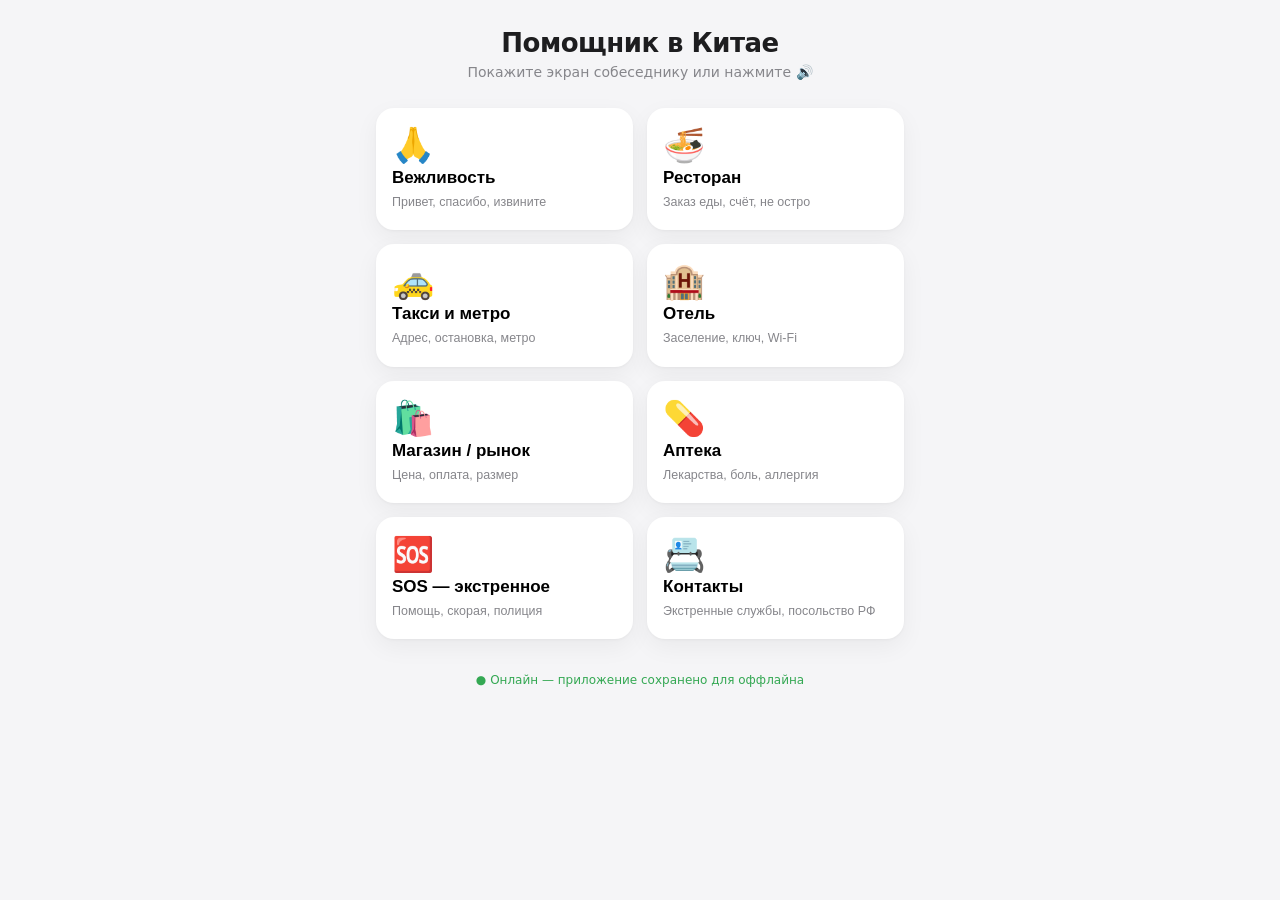
==== index.html @ 41e3d26d "China Helper: Этапы 7-9 — чеклист, шпаргалка, PDF и оффлайн-PWA Что добавили: - Этап 7: чеклист перв" ====
<!DOCTYPE html>
<html lang="ru">
<head>
  <meta charset="utf-8">
  <meta name="viewport" content="width=device-width, initial-scale=1, viewport-fit=cover, maximum-scale=1, user-scalable=no">
  <meta name="theme-color" content="#ffffff">
  <title>Помощник в Китае</title>

  <!-- PWA -->
  <link rel="manifest" href="manifest.json">
  <link rel="apple-touch-icon" href="assets/icon-180.png">
  <meta name="apple-mobile-web-app-capable" content="yes">
  <meta name="apple-mobile-web-app-status-bar-style" content="default">
  <meta name="apple-mobile-web-app-title" content="Китай">

  <link rel="stylesheet" href="style.css">
</head>
<body>

  <!-- ЭКРАН 1: список разделов -->
  <section id="screen-home" class="screen is-active">
    <header class="app-header">
      <h1 class="app-title">Помощник в Китае</h1>
      <p class="app-sub">Покажите экран собеседнику или нажмите 🔊</p>
    </header>
    <div id="sections-grid" class="sections-grid"></div>
    <footer class="app-foot">
      <span id="offline-badge" class="offline-badge">● Готово к работе оффлайн</span>
    </footer>
  </section>

  <!-- ЭКРАН 2: фразы внутри раздела -->
  <section id="screen-section" class="screen">
    <header class="sub-header">
      <button id="btn-back" class="btn-back" aria-label="Назад">‹ Назад</button>
      <h2 id="section-title" class="section-title"></h2>
    </header>
    <div id="phrases-list" class="phrases-list"></div>
  </section>

  <script src="data/phrases.js"></script>
  <script src="app.js"></script>
</body>
</html>
---- style.css ----
/* «Помощник в Китае» — светлый минимализм в стиле Apple.
   Главное правило: иероглифы крупные и читаемые с расстояния вытянутой руки. */

:root {
  --bg: #f5f5f7;          /* фон приложения */
  --card: #ffffff;        /* карточки */
  --ink: #1d1d1f;         /* основной текст */
  --muted: #86868b;       /* вторичный текст */
  --line: #e6e6eb;        /* разделители */
  --accent: #d23b3b;      /* мягкий «китайский» красный */
  --accent-soft: #fbeaea; /* фон акцентных элементов */
  --radius: 18px;
  --shadow: 0 1px 3px rgba(0,0,0,.04), 0 8px 24px rgba(0,0,0,.05);
}

* { box-sizing: border-box; -webkit-tap-highlight-color: transparent; }

html, body {
  margin: 0;
  padding: 0;
  background: var(--bg);
  color: var(--ink);
  font-family: -apple-system, "SF Pro Text", "Segoe UI", "PingFang SC", "Microsoft YaHei", system-ui, sans-serif;
  -webkit-font-smoothing: antialiased;
  overflow-x: hidden; /* без горизонтального скролла на длинных строках */
}

body {
  /* учитываем «чёлку» и нижнюю зону iPhone */
  padding: env(safe-area-inset-top) env(safe-area-inset-right) env(safe-area-inset-bottom) env(safe-area-inset-left);
}

/* ===== Экраны (переключаются через JS) ===== */
.screen { display: none; min-height: 100vh; }
.screen.is-active { display: block; }

/* ===== Шапка главного экрана ===== */
.app-header {
  padding: 28px 20px 12px;
  text-align: center;
}
.app-title {
  margin: 0;
  font-size: 26px;
  font-weight: 700;
  letter-spacing: -0.02em;
}
.app-sub {
  margin: 6px 0 0;
  font-size: 14px;
  color: var(--muted);
}

/* ===== Сетка разделов ===== */
.sections-grid {
  display: grid;
  grid-template-columns: 1fr 1fr;
  gap: 14px;
  padding: 16px;
  max-width: 560px;
  margin: 0 auto;
}
.section-card {
  background: var(--card);
  border-radius: var(--radius);
  box-shadow: var(--shadow);
  padding: 20px 16px;
  text-align: left;
  border: none;
  cursor: pointer;
  display: flex;
  flex-direction: column;
  gap: 6px;
  transition: transform .12s ease;
}
.section-card:active { transform: scale(0.97); }
.section-card .sc-icon { font-size: 34px; line-height: 1; }
.section-card .sc-title { font-size: 17px; font-weight: 650; }
.section-card .sc-hint { font-size: 12.5px; color: var(--muted); line-height: 1.3; }

/* ===== Подвал ===== */
.app-foot { text-align: center; padding: 14px 20px 28px; }
.offline-badge { font-size: 12px; color: var(--muted); }
.offline-badge.is-on { color: #34a853; }

/* ===== Шапка раздела ===== */
.sub-header {
  position: sticky;
  top: 0;
  background: rgba(245,245,247,.85);
  backdrop-filter: saturate(180%) blur(12px);
  -webkit-backdrop-filter: saturate(180%) blur(12px);
  padding: 12px 16px;
  border-bottom: 1px solid var(--line);
  z-index: 10;
}
.btn-back {
  background: none;
  border: none;
  color: var(--accent);
  font-size: 17px;
  padding: 4px 0;
  cursor: pointer;
}
.section-title {
  margin: 4px 0 0;
  font-size: 22px;
  font-weight: 700;
  letter-spacing: -0.01em;
}

/* ===== Список фраз ===== */
.phrases-list {
  padding: 14px 16px 40px;
  max-width: 620px;
  margin: 0 auto;
  display: flex;
  flex-direction: column;
  gap: 12px;
}
.phrase-card {
  background: var(--card);
  border-radius: var(--radius);
  box-shadow: var(--shadow);
  padding: 16px 18px;
  max-width: 100%;
  overflow: hidden; /* страховка: ничего не вылезает за карточку */
}
.phrase-ru {
  font-size: 15px;
  color: var(--muted);
  margin: 0 0 8px;
  overflow-wrap: anywhere;
}
.phrase-zh {
  font-size: 40px;
  font-weight: 600;
  line-height: 1.25;
  letter-spacing: 0.02em;
  margin: 0 0 8px;
  word-break: break-all; /* иероглифы и длинные адреса переносятся в любом месте */
}
.phrase-meta {
  display: flex;
  align-items: center;
  justify-content: space-between;
  gap: 12px;
}
/* текстовый блок должен уметь сжиматься, иначе длинные строки раздувают карточку */
.phrase-meta > div:first-child {
  min-width: 0;
  flex: 1 1 auto;
}
.phrase-read {
  font-size: 14px;
  color: var(--ink);
  overflow-wrap: anywhere;
}
.phrase-pinyin {
  font-size: 13px;
  color: var(--muted);
  font-style: italic;
}
.btn-play {
  flex-shrink: 0;
  width: 48px;
  height: 48px;
  border-radius: 50%;
  border: none;
  background: var(--accent-soft);
  color: var(--accent);
  font-size: 22px;
  cursor: pointer;
  display: flex;
  align-items: center;
  justify-content: center;
  transition: transform .12s ease;
}
.btn-play:active { transform: scale(0.9); }
.btn-play.is-playing { background: var(--accent); color: #fff; }
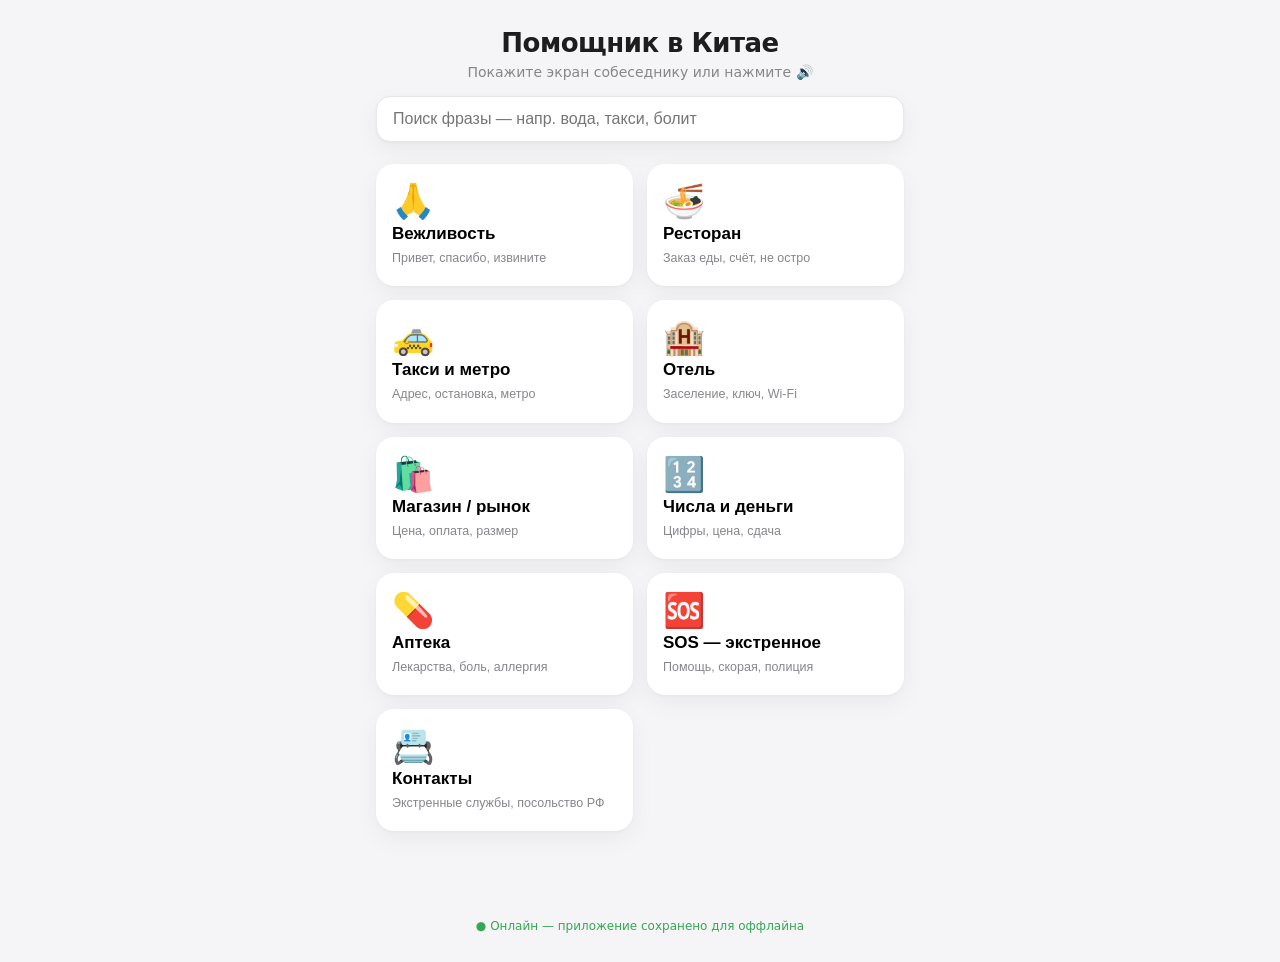
==== commit aff7d58a: "China Helper: Этап 13.6 — поиск по фразам Что добавили: - Строка поиска на главном экране: ищет по в" ====
--- a/index.html
+++ b/index.html
@@ -23,7 +23,12 @@
       <h1 class="app-title">Помощник в Китае</h1>
       <p class="app-sub">Покажите экран собеседнику или нажмите 🔊</p>
     </header>
+    <div class="search-box">
+      <input id="search-input" class="search-input" type="search" inputmode="search"
+             placeholder="Поиск фразы — напр. вода, такси, болит" autocomplete="off">
+    </div>
     <div id="sections-grid" class="sections-grid"></div>
+    <div id="search-results" class="phrases-list" hidden></div>
     <footer class="app-foot">
       <span id="offline-badge" class="offline-badge">● Готово к работе оффлайн</span>
     </footer>
--- a/style.css
+++ b/style.css
@@ -51,6 +51,32 @@
   color: var(--muted);
 }
 
+/* ===== Поиск ===== */
+.search-box {
+  padding: 4px 16px 6px;
+  max-width: 560px;
+  margin: 0 auto;
+}
+.search-input {
+  width: 100%;
+  padding: 13px 16px;
+  border-radius: 14px;
+  border: 1px solid var(--line);
+  background: var(--card);
+  font-size: 16px; /* 16px — чтобы iOS не зумил при фокусе */
+  color: var(--ink);
+  outline: none;
+  box-shadow: var(--shadow);
+}
+.search-input:focus { border-color: var(--accent); }
+.search-note { text-align: center; color: var(--muted); padding: 30px 16px; }
+.result-section {
+  font-size: 12px;
+  font-weight: 600;
+  color: var(--accent);
+  margin-bottom: 8px;
+}
+
 /* ===== Сетка разделов ===== */
 .sections-grid {
   display: grid;
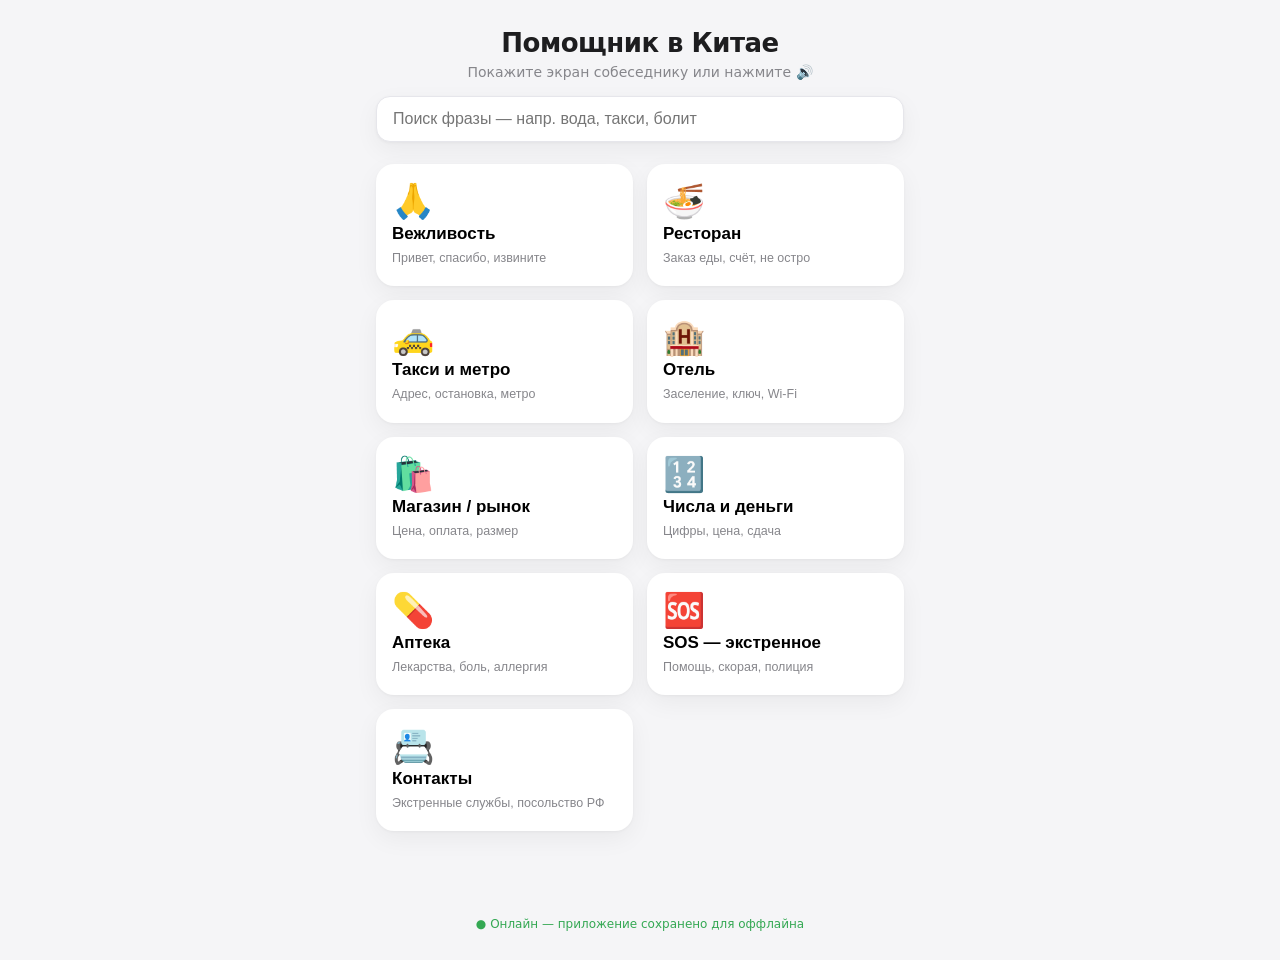
==== commit 247099a4: "China Helper: компактные горизонтальные карточки Что изменили: - Карточка фразы стала горизонтальной" ====
--- a/index.html
+++ b/index.html
@@ -40,8 +40,20 @@
       <button id="btn-back" class="btn-back" aria-label="Назад">‹ Назад</button>
       <h2 id="section-title" class="section-title"></h2>
     </header>
+    <p class="read-hint">Произношение русскими буквами — примерное. Надёжнее: показать иероглифы или нажать 🔊</p>
     <div id="phrases-list" class="phrases-list"></div>
   </section>
+
+  <!-- Полноэкранный показ фразы (для показа собеседнику) -->
+  <div id="fullscreen" class="fullscreen" hidden>
+    <button id="fs-close" class="fs-close" aria-label="Закрыть">✕</button>
+    <div class="fs-ru" id="fs-ru"></div>
+    <div class="fs-zh" id="fs-zh"></div>
+    <div class="fs-read" id="fs-read"></div>
+    <div class="fs-pinyin" id="fs-pinyin"></div>
+    <button class="btn-play fs-play" id="fs-play" aria-label="Озвучить">🔊</button>
+    <div class="fs-hint">Нажмите на пустое место, чтобы закрыть</div>
+  </div>
 
   <script src="data/phrases.js"></script>
   <script src="app.js"></script>
--- a/style.css
+++ b/style.css
@@ -135,67 +135,72 @@
   letter-spacing: -0.01em;
 }
 
+/* Подсказка про транскрипцию (честно: произношение примерное) */
+.read-hint {
+  margin: 0;
+  padding: 10px 18px;
+  font-size: 12.5px;
+  line-height: 1.4;
+  color: var(--muted);
+  background: var(--accent-soft);
+  text-align: center;
+}
+
 /* ===== Список фраз ===== */
 .phrases-list {
-  padding: 14px 16px 40px;
+  padding: 12px 16px 40px;
   max-width: 620px;
   margin: 0 auto;
   display: flex;
   flex-direction: column;
-  gap: 12px;
-}
+  gap: 9px;
+}
+/* Компактная горизонтальная карточка: иероглифы + «русский · транскрипция» + 🔊 */
 .phrase-card {
   background: var(--card);
-  border-radius: var(--radius);
+  border-radius: 14px;
   box-shadow: var(--shadow);
-  padding: 16px 18px;
+  padding: 9px 14px;
   max-width: 100%;
-  overflow: hidden; /* страховка: ничего не вылезает за карточку */
-}
-.phrase-ru {
-  font-size: 15px;
-  color: var(--muted);
-  margin: 0 0 8px;
+  overflow: hidden;
+  display: flex;
+  flex-wrap: wrap;          /* тег раздела (в поиске) уходит на строку сверху */
+  align-items: center;
+  gap: 3px 14px;
+  cursor: pointer;          /* вся карточка кликабельна → полный экран */
+}
+.result-section {
+  width: 100%;
+  font-size: 12px;
+  font-weight: 600;
+  color: var(--accent);
+  margin: 0;
+}
+.phrase-body { flex: 1 1 auto; min-width: 0; }
+.phrase-zh {
+  font-size: 23px;
+  font-weight: 600;
+  line-height: 1.2;
+  letter-spacing: 0.02em;
+  margin: 0 0 1px;
+  word-break: break-all;    /* длинные адреса переносятся */
+}
+.phrase-sub {
+  font-size: 13px;
+  color: var(--muted);
+  line-height: 1.3;
   overflow-wrap: anywhere;
 }
-.phrase-zh {
-  font-size: 40px;
-  font-weight: 600;
-  line-height: 1.25;
-  letter-spacing: 0.02em;
-  margin: 0 0 8px;
-  word-break: break-all; /* иероглифы и длинные адреса переносятся в любом месте */
-}
-.phrase-meta {
-  display: flex;
-  align-items: center;
-  justify-content: space-between;
-  gap: 12px;
-}
-/* текстовый блок должен уметь сжиматься, иначе длинные строки раздувают карточку */
-.phrase-meta > div:first-child {
-  min-width: 0;
-  flex: 1 1 auto;
-}
-.phrase-read {
-  font-size: 14px;
-  color: var(--ink);
-  overflow-wrap: anywhere;
-}
-.phrase-pinyin {
-  font-size: 13px;
-  color: var(--muted);
-  font-style: italic;
-}
+.phrase-sub .sub-ru { color: var(--ink); }  /* русский чуть заметнее транскрипции */
 .btn-play {
   flex-shrink: 0;
-  width: 48px;
-  height: 48px;
+  width: 38px;
+  height: 38px;
   border-radius: 50%;
   border: none;
   background: var(--accent-soft);
   color: var(--accent);
-  font-size: 22px;
+  font-size: 18px;
   cursor: pointer;
   display: flex;
   align-items: center;
@@ -204,3 +209,45 @@
 }
 .btn-play:active { transform: scale(0.9); }
 .btn-play.is-playing { background: var(--accent); color: #fff; }
+
+/* ===== Полноэкранный показ фразы ===== */
+.fullscreen {
+  position: fixed;
+  inset: 0;
+  z-index: 100;
+  background: #ffffff;
+  display: flex;
+  flex-direction: column;
+  align-items: center;
+  justify-content: center;
+  text-align: center;
+  padding: 40px 24px;
+}
+.fullscreen[hidden] { display: none; }
+.fs-close {
+  position: absolute;
+  top: 14px;
+  right: 18px;
+  width: 44px;
+  height: 44px;
+  font-size: 24px;
+  background: none;
+  border: none;
+  color: var(--muted);
+  cursor: pointer;
+}
+.fs-ru { font-size: 21px; color: var(--muted); margin-bottom: 22px; max-width: 90%; }
+.fs-zh {
+  font-size: clamp(64px, 22vw, 300px);
+  font-weight: 700;
+  color: #111;
+  line-height: 1.1;
+  word-break: break-all;
+  letter-spacing: 2px;
+  margin-bottom: 24px;
+}
+.fs-zh.short { font-size: clamp(96px, 34vw, 360px); }
+.fs-read { font-size: 23px; color: var(--ink); margin-bottom: 6px; }
+.fs-pinyin { font-size: 17px; color: var(--muted); font-style: italic; margin-bottom: 26px; }
+.fs-play { width: 64px; height: 64px; font-size: 28px; }
+.fs-hint { position: absolute; bottom: 28px; font-size: 13px; color: var(--muted); }
